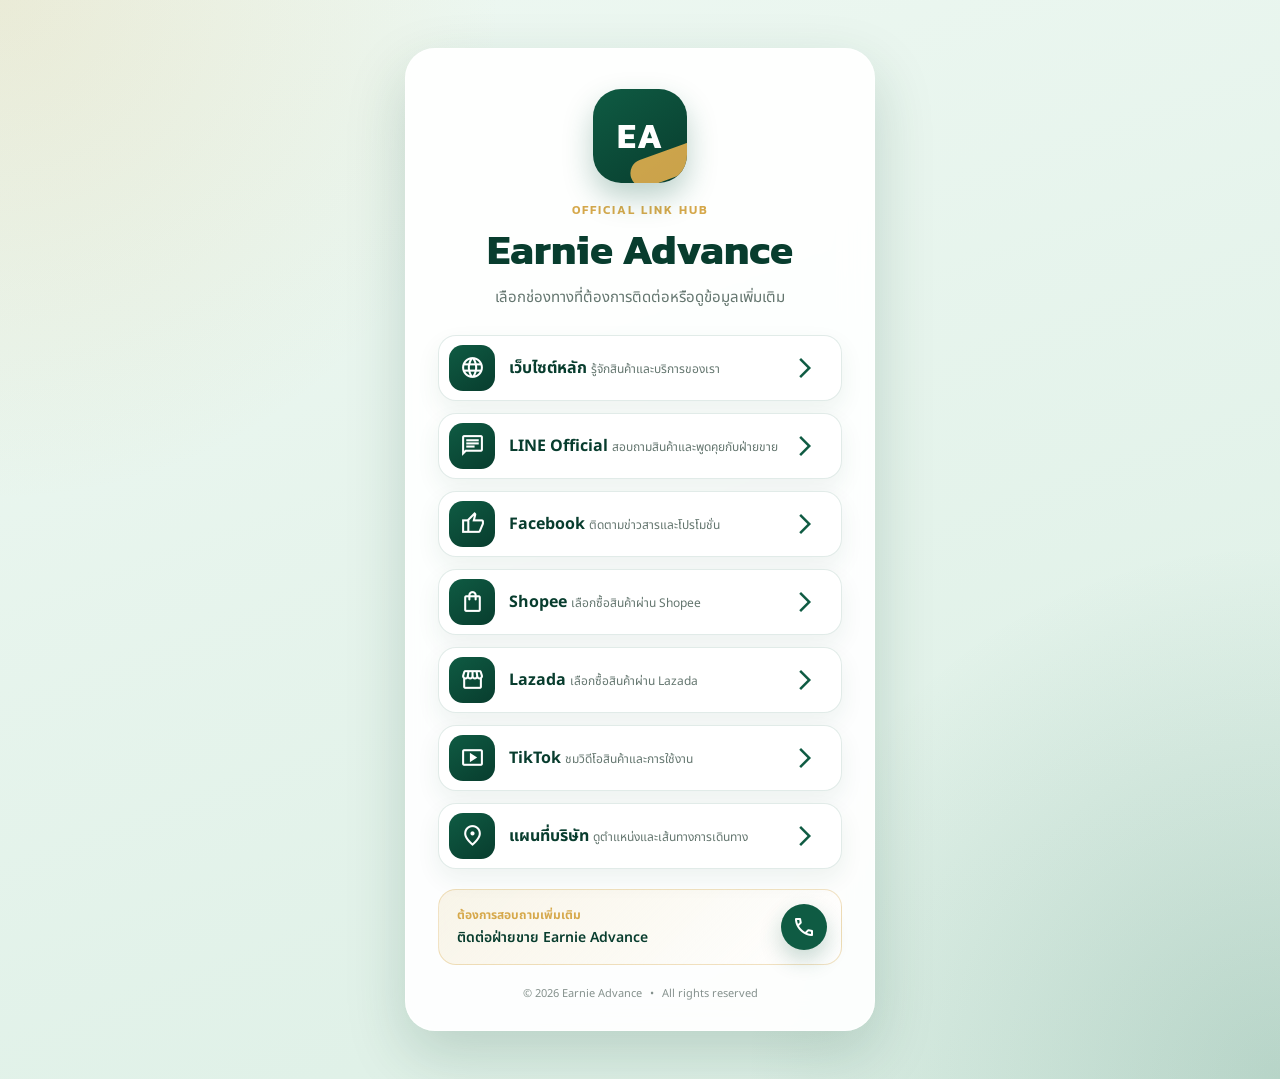
==== index.html @ 13aafa98 "Initial Link Hub" ====
<!doctype html>
<html lang="th">
<head>
  <meta charset="UTF-8" />
  <meta name="viewport" content="width=device-width, initial-scale=1.0" />
  <meta name="theme-color" content="#0f3d2e" />

  <title>Earnie Advance | Link Hub</title>

  <link rel="preconnect" href="https://fonts.googleapis.com" />
  <link rel="preconnect" href="https://fonts.gstatic.com" crossorigin />
  <link
    href="https://fonts.googleapis.com/css2?family=Kanit:wght@300;400;500;600;700&family=Noto+Sans+Thai:wght@400;500;600;700&display=swap"
    rel="stylesheet"
  />

  <link
    href="https://fonts.googleapis.com/css2?family=Material+Symbols+Outlined"
    rel="stylesheet"
  />

  <link rel="stylesheet" href="./style.css" />
</head>

<body>
  <main class="page-shell">
    <section class="profile-card">
      <div class="brand-mark" aria-label="Earnie Advance logo">
        <span>EA</span>
      </div>

      <p class="eyebrow">OFFICIAL LINK HUB</p>
      <h1>Earnie Advance</h1>
      <p class="tagline">
        เลือกช่องทางที่ต้องการติดต่อหรือดูข้อมูลเพิ่มเติม
      </p>

      <div id="linkList" class="link-list" aria-label="ช่องทางติดต่อ"></div>

      <div class="contact-card">
        <div>
          <p class="contact-label">ต้องการสอบถามเพิ่มเติม</p>
          <p class="contact-text">ติดต่อฝ่ายขาย Earnie Advance</p>
        </div>

        <a
          class="contact-button"
          href="tel:0000000000"
          aria-label="โทรติดต่อฝ่ายขาย"
        >
          <span class="material-symbols-outlined">call</span>
        </a>
      </div>

      <footer>
        <span>© <span id="currentYear"></span> Earnie Advance</span>
        <span class="footer-dot">•</span>
        <span>All rights reserved</span>
      </footer>
    </section>
  </main>

  <script src="./script.js"></script>
</body>
</html>
---- style.css ----
/* ======================================================
   Earnie Advance Link Hub
   Mobile-first responsive landing page
====================================================== */

:root {
  --bg-top: #eef8f2;
  --bg-bottom: #dcefe5;
  --card: rgba(255, 255, 255, 0.92);
  --primary: #0f5b43;
  --primary-dark: #083d2e;
  --accent: #d6a94c;
  --text: #183129;
  --muted: #64766f;
  --line: rgba(15, 91, 67, 0.12);
  --shadow: 0 24px 60px rgba(12, 64, 47, 0.18);
}

* {
  box-sizing: border-box;
}

html {
  min-height: 100%;
}

body {
  min-height: 100vh;
  margin: 0;
  color: var(--text);
  font-family: "Noto Sans Thai", "Kanit", sans-serif;
  background:
    radial-gradient(circle at top left, rgba(214, 169, 76, 0.16), transparent 30%),
    radial-gradient(circle at bottom right, rgba(15, 91, 67, 0.18), transparent 32%),
    linear-gradient(160deg, var(--bg-top), var(--bg-bottom));
}

button,
a {
  font: inherit;
}

.page-shell {
  width: 100%;
  min-height: 100vh;
  display: grid;
  place-items: center;
  padding: 28px 16px;
}

.profile-card {
  width: min(100%, 470px);
  padding: 32px 22px 22px;
  text-align: center;
  border: 1px solid rgba(255, 255, 255, 0.7);
  border-radius: 30px;
  background: var(--card);
  box-shadow: var(--shadow);
  backdrop-filter: blur(16px);
}

.brand-mark {
  width: 94px;
  height: 94px;
  margin: 0 auto 18px;
  display: grid;
  place-items: center;
  position: relative;
  overflow: hidden;
  border-radius: 28px;
  color: #fff;
  font-family: "Kanit", sans-serif;
  font-size: 34px;
  font-weight: 700;
  letter-spacing: 1px;
  background: linear-gradient(145deg, var(--primary), var(--primary-dark));
  box-shadow: 0 14px 30px rgba(15, 91, 67, 0.28);
}

.brand-mark::after {
  content: "";
  position: absolute;
  width: 76px;
  height: 28px;
  right: -18px;
  bottom: 4px;
  border-radius: 999px;
  background: rgba(214, 169, 76, 0.95);
  transform: rotate(-20deg);
}

.brand-mark span {
  position: relative;
  z-index: 1;
}

.eyebrow {
  margin: 0 0 8px;
  color: var(--accent);
  font-family: "Kanit", sans-serif;
  font-size: 12px;
  font-weight: 600;
  letter-spacing: 2px;
}

h1 {
  margin: 0;
  color: var(--primary-dark);
  font-family: "Kanit", sans-serif;
  font-size: clamp(30px, 8vw, 42px);
  line-height: 1.1;
}

.tagline {
  max-width: 340px;
  margin: 12px auto 24px;
  color: var(--muted);
  font-size: 15px;
  line-height: 1.7;
}

.link-list {
  display: grid;
  gap: 12px;
}

.link-button {
  width: 100%;
  min-height: 64px;
  display: grid;
  grid-template-columns: 48px 1fr 34px;
  align-items: center;
  gap: 12px;
  padding: 9px 14px 9px 10px;
  color: var(--text);
  text-decoration: none;
  text-align: left;
  border: 1px solid var(--line);
  border-radius: 18px;
  background: #fff;
  box-shadow: 0 10px 24px rgba(30, 78, 61, 0.07);
  transition:
    transform 0.2s ease,
    box-shadow 0.2s ease,
    border-color 0.2s ease;
}

.link-button:hover {
  transform: translateY(-2px);
  border-color: rgba(15, 91, 67, 0.28);
  box-shadow: 0 14px 28px rgba(30, 78, 61, 0.12);
}

.link-button:active {
  transform: scale(0.985);
}

.link-icon {
  width: 46px;
  height: 46px;
  display: grid;
  place-items: center;
  border-radius: 14px;
  color: #fff;
  background: linear-gradient(145deg, var(--primary), var(--primary-dark));
}

.link-icon .material-symbols-outlined {
  font-size: 25px;
}

.link-copy {
  min-width: 0;
}

.link-title {
  margin: 0;
  color: var(--primary-dark);
  font-size: 16px;
  font-weight: 700;
}

.link-subtitle {
  margin: 3px 0 0;
  color: var(--muted);
  font-size: 12px;
}

.link-arrow {
  color: var(--primary);
  font-size: 24px;
}

.contact-card {
  margin-top: 20px;
  padding: 14px 14px 14px 18px;
  display: flex;
  align-items: center;
  justify-content: space-between;
  gap: 14px;
  text-align: left;
  border: 1px solid rgba(214, 169, 76, 0.32);
  border-radius: 18px;
  background: linear-gradient(
    135deg,
    rgba(214, 169, 76, 0.12),
    rgba(255, 255, 255, 0.8)
  );
}

.contact-label,
.contact-text {
  margin: 0;
}

.contact-label {
  color: var(--accent);
  font-size: 12px;
  font-weight: 700;
}

.contact-text {
  margin-top: 3px;
  color: var(--primary-dark);
  font-size: 14px;
  font-weight: 600;
}

.contact-button {
  width: 46px;
  height: 46px;
  flex: 0 0 auto;
  display: grid;
  place-items: center;
  color: #fff;
  text-decoration: none;
  border-radius: 50%;
  background: var(--primary);
  box-shadow: 0 10px 22px rgba(15, 91, 67, 0.24);
}

footer {
  margin-top: 20px;
  color: #85918d;
  font-size: 11px;
}

.footer-dot {
  margin: 0 5px;
}

@media (max-width: 380px) {
  .profile-card {
    padding-right: 16px;
    padding-left: 16px;
    border-radius: 24px;
  }

  .link-button {
    grid-template-columns: 44px 1fr 28px;
  }

  .link-icon {
    width: 42px;
    height: 42px;
  }
}

@media (min-width: 720px) {
  .page-shell {
    padding-top: 48px;
    padding-bottom: 48px;
  }

  .profile-card {
    padding: 40px 32px 28px;
  }
}
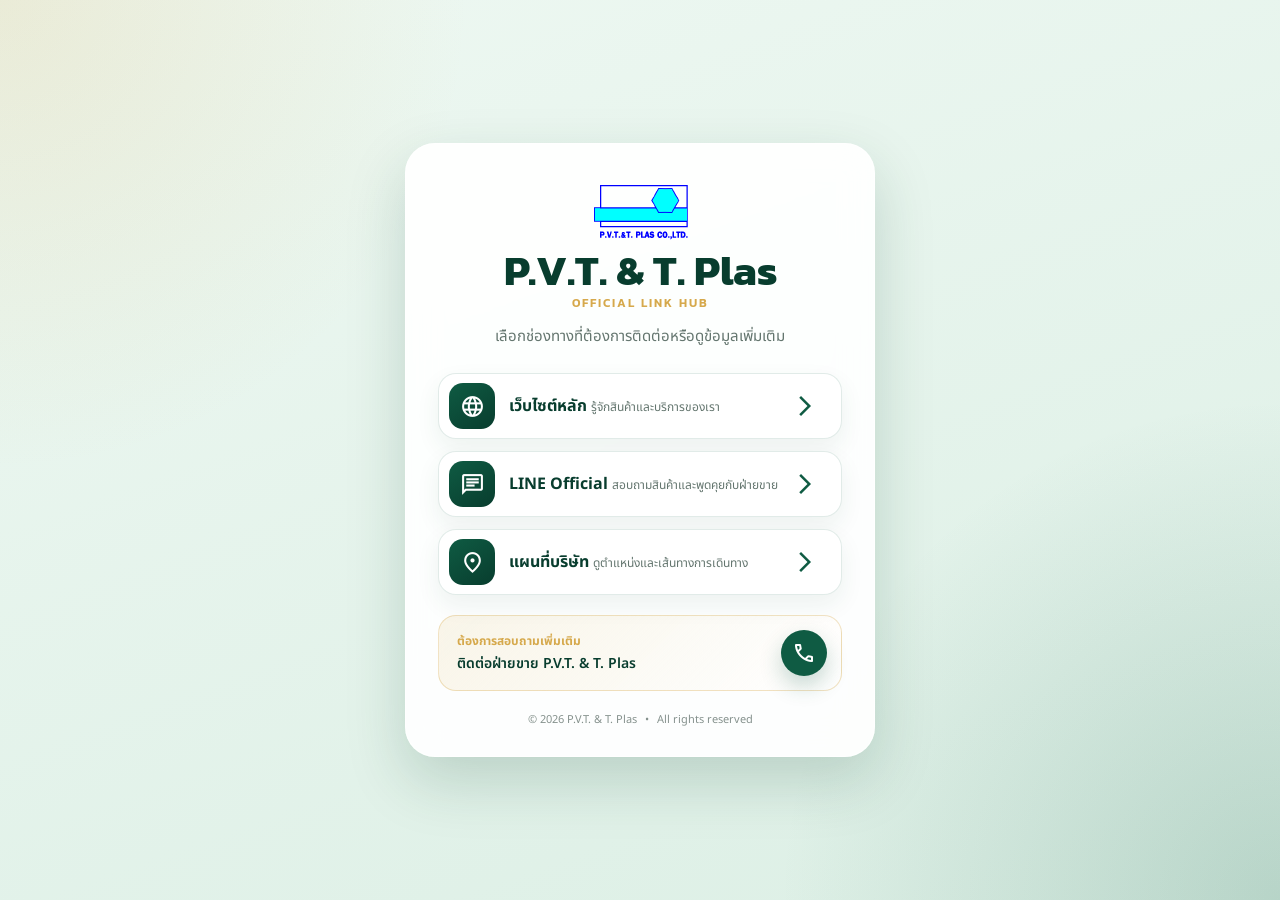
==== commit 2c8c5c2f: "Initial Link REGISTER" ====
--- a/index.html
+++ b/index.html
@@ -5,7 +5,7 @@
   <meta name="viewport" content="width=device-width, initial-scale=1.0" />
   <meta name="theme-color" content="#0f3d2e" />
 
-  <title>Earnie Advance | Link Hub</title>
+  <title>P.V.T. & t. Plas | Link Hub</title>
 
   <link rel="preconnect" href="https://fonts.googleapis.com" />
   <link rel="preconnect" href="https://fonts.gstatic.com" crossorigin />
@@ -25,12 +25,13 @@
 <body>
   <main class="page-shell">
     <section class="profile-card">
-      <div class="brand-mark" aria-label="Earnie Advance logo">
-        <span>EA</span>
-      </div>
+      <div class="brand-mark">
+  <img src="/images/Logo-บริษัท(ใช้งานจริง).png" alt="P.V.T. & T. Plas Logo">
+</div>
 
-      <p class="eyebrow">OFFICIAL LINK HUB</p>
-      <h1>Earnie Advance</h1>
+      
+<h1>P.V.T. & T. Plas</h1>
+<p class="eyebrow">OFFICIAL LINK HUB</p>
       <p class="tagline">
         เลือกช่องทางที่ต้องการติดต่อหรือดูข้อมูลเพิ่มเติม
       </p>
@@ -40,7 +41,7 @@
       <div class="contact-card">
         <div>
           <p class="contact-label">ต้องการสอบถามเพิ่มเติม</p>
-          <p class="contact-text">ติดต่อฝ่ายขาย Earnie Advance</p>
+          <p class="contact-text">ติดต่อฝ่ายขาย P.V.T. & T. Plas</p>
         </div>
 
         <a
@@ -53,7 +54,7 @@
       </div>
 
       <footer>
-        <span>© <span id="currentYear"></span> Earnie Advance</span>
+        <span>© <span id="currentYear"></span> P.V.T. & T. Plas</span>
         <span class="footer-dot">•</span>
         <span>All rights reserved</span>
       </footer>
--- a/style.css
+++ b/style.css
@@ -59,7 +59,7 @@
   backdrop-filter: blur(16px);
 }
 
-.brand-mark {
+/* .brand-mark {
   width: 94px;
   height: 94px;
   margin: 0 auto 18px;
@@ -75,9 +75,9 @@
   letter-spacing: 1px;
   background: linear-gradient(145deg, var(--primary), var(--primary-dark));
   box-shadow: 0 14px 30px rgba(15, 91, 67, 0.28);
-}
-
-.brand-mark::after {
+} */
+
+/* .brand-mark::after {
   content: "";
   position: absolute;
   width: 76px;
@@ -87,7 +87,7 @@
   border-radius: 999px;
   background: rgba(214, 169, 76, 0.95);
   transform: rotate(-20deg);
-}
+} */
 
 .brand-mark span {
   position: relative;
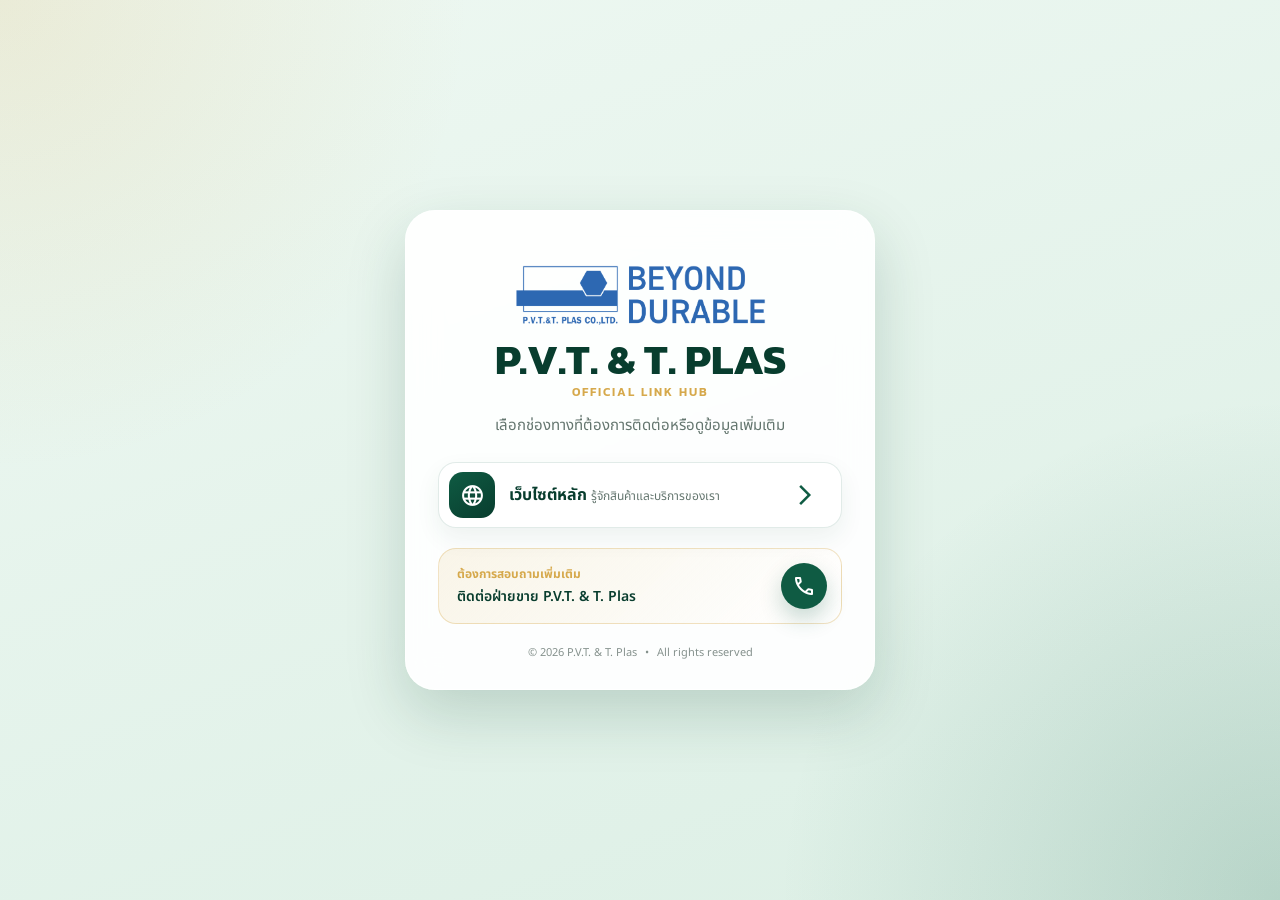
==== commit 457c70ef: "edit layout" ====
--- a/index.html
+++ b/index.html
@@ -26,11 +26,11 @@
   <main class="page-shell">
     <section class="profile-card">
       <div class="brand-mark">
-  <img src="/images/Logo-บริษัท(ใช้งานจริง).png" alt="P.V.T. & T. Plas Logo">
+  <img src="/images/B_Edit09.png" alt="P.V.T. & T. Plas Logo">
 </div>
 
       
-<h1>P.V.T. & T. Plas</h1>
+<h1>P.V.T. & T. PLAS</h1>
 <p class="eyebrow">OFFICIAL LINK HUB</p>
       <p class="tagline">
         เลือกช่องทางที่ต้องการติดต่อหรือดูข้อมูลเพิ่มเติม
--- a/style.css
+++ b/style.css
@@ -59,39 +59,20 @@
   backdrop-filter: blur(16px);
 }
 
-/* .brand-mark {
-  width: 94px;
-  height: 94px;
-  margin: 0 auto 18px;
-  display: grid;
-  place-items: center;
-  position: relative;
-  overflow: hidden;
-  border-radius: 28px;
-  color: #fff;
-  font-family: "Kanit", sans-serif;
-  font-size: 34px;
-  font-weight: 700;
-  letter-spacing: 1px;
-  background: linear-gradient(145deg, var(--primary), var(--primary-dark));
-  box-shadow: 0 14px 30px rgba(15, 91, 67, 0.28);
-} */
-
-/* .brand-mark::after {
-  content: "";
-  position: absolute;
-  width: 76px;
-  height: 28px;
-  right: -18px;
-  bottom: 4px;
-  border-radius: 999px;
-  background: rgba(214, 169, 76, 0.95);
-  transform: rotate(-20deg);
-} */
-
-.brand-mark span {
-  position: relative;
-  z-index: 1;
+.brand-mark {
+  width: 100%;
+  max-width: 260px;
+  height: 86px;
+  margin: 0 auto;
+  display: grid;
+  place-items: center;
+}
+
+.brand-mark img {
+  width: 100%;
+  height: 100%;
+  display: block;
+  object-fit: contain;
 }
 
 .eyebrow {
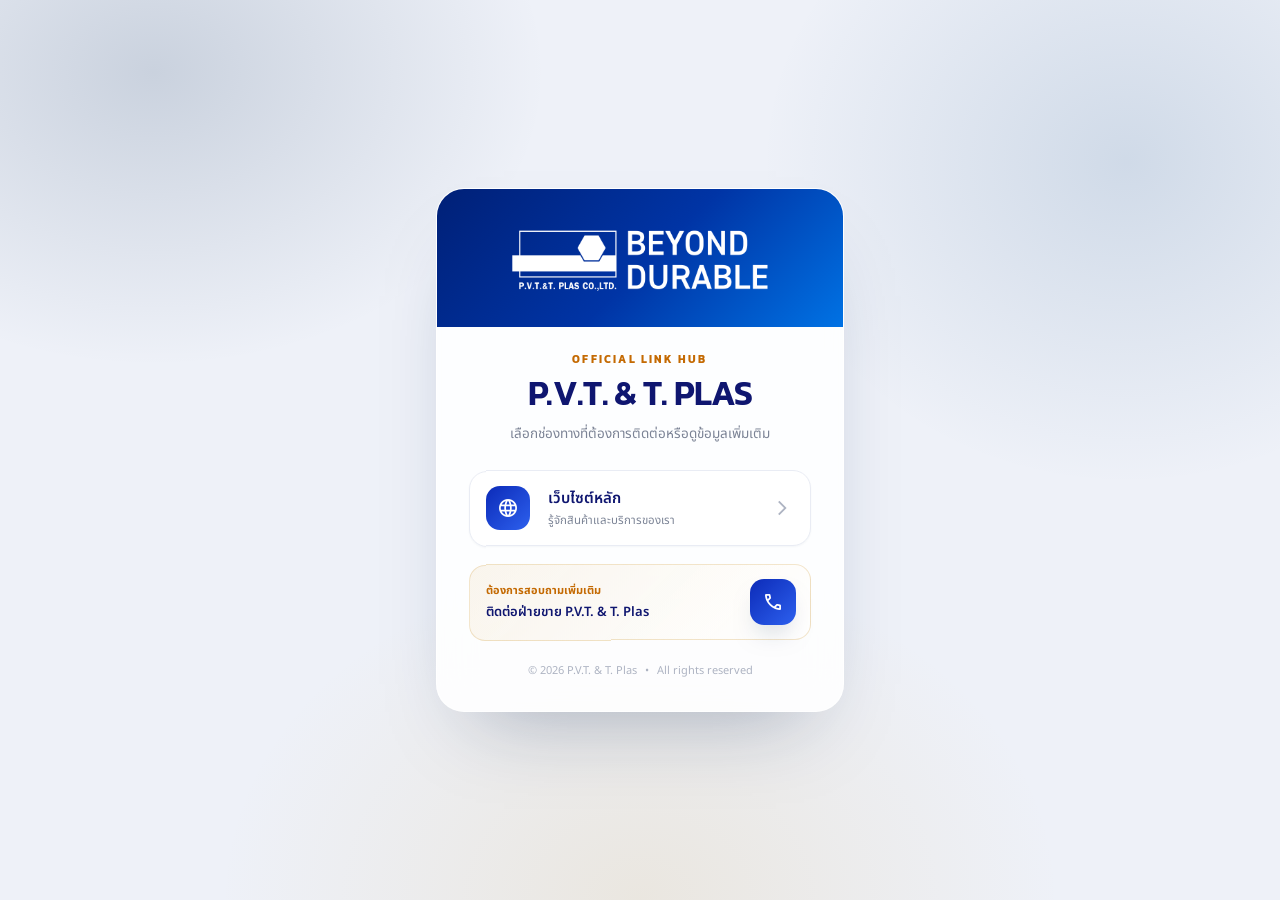
==== commit ce08515c: "edit gep" ====
--- a/index.html
+++ b/index.html
@@ -3,12 +3,13 @@
 <head>
   <meta charset="UTF-8" />
   <meta name="viewport" content="width=device-width, initial-scale=1.0" />
-  <meta name="theme-color" content="#0f3d2e" />
+  <meta name="theme-color" content="#0B1F3A" />
 
-  <title>P.V.T. & t. Plas | Link Hub</title>
+  <title>P.V.T. & T. Plas | Link Hub</title>
 
   <link rel="preconnect" href="https://fonts.googleapis.com" />
   <link rel="preconnect" href="https://fonts.gstatic.com" crossorigin />
+
   <link
     href="https://fonts.googleapis.com/css2?family=Kanit:wght@300;400;500;600;700&family=Noto+Sans+Thai:wght@400;500;600;700&display=swap"
     rel="stylesheet"
@@ -19,48 +20,61 @@
     rel="stylesheet"
   />
 
-  <link rel="stylesheet" href="./style.css" />
+  <link rel="stylesheet" href="./style.css?v=20260731-1" />
 </head>
 
 <body>
   <main class="page-shell">
     <section class="profile-card">
-      <div class="brand-mark">
-  <img src="/images/B_Edit09.png" alt="P.V.T. & T. Plas Logo">
-</div>
 
-      
-<h1>P.V.T. & T. PLAS</h1>
-<p class="eyebrow">OFFICIAL LINK HUB</p>
-      <p class="tagline">
-        เลือกช่องทางที่ต้องการติดต่อหรือดูข้อมูลเพิ่มเติม
-      </p>
+      <div class="brand-header">
+        <div class="brand-mark">
+          <img
+            src="/images/W_Edit10.png"
+            alt="P.V.T. & T. Plas Logo"
+          />
+        </div>
+      </div>
 
-      <div id="linkList" class="link-list" aria-label="ช่องทางติดต่อ"></div>
+      <div class="card-body">
+        <p class="eyebrow">OFFICIAL LINK HUB</p>
 
-      <div class="contact-card">
-        <div>
-          <p class="contact-label">ต้องการสอบถามเพิ่มเติม</p>
-          <p class="contact-text">ติดต่อฝ่ายขาย P.V.T. & T. Plas</p>
+        <h1>P.V.T. & T. PLAS</h1>
+
+        <p class="tagline">
+          เลือกช่องทางที่ต้องการติดต่อหรือดูข้อมูลเพิ่มเติม
+        </p>
+
+        <div
+          id="linkList"
+          class="link-list"
+          aria-label="ช่องทางติดต่อ"
+        ></div>
+
+        <div class="contact-card">
+          <div>
+            <p class="contact-label">ต้องการสอบถามเพิ่มเติม</p>
+            <p class="contact-text">ติดต่อฝ่ายขาย P.V.T. & T. Plas</p>
+          </div>
+
+          <a
+            class="contact-button"
+            href="tel:0000000000"
+            aria-label="โทรติดต่อฝ่ายขาย"
+          >
+            <span class="material-symbols-outlined">call</span>
+          </a>
         </div>
 
-        <a
-          class="contact-button"
-          href="tel:0000000000"
-          aria-label="โทรติดต่อฝ่ายขาย"
-        >
-          <span class="material-symbols-outlined">call</span>
-        </a>
+        <footer>
+          <span>© <span id="currentYear"></span> P.V.T. & T. Plas</span>
+          <span class="footer-dot">•</span>
+          <span>All rights reserved</span>
+        </footer>
       </div>
-
-      <footer>
-        <span>© <span id="currentYear"></span> P.V.T. & T. Plas</span>
-        <span class="footer-dot">•</span>
-        <span>All rights reserved</span>
-      </footer>
     </section>
   </main>
 
-  <script src="./script.js"></script>
+  <script src="./script.js?v=20260731-1"></script>
 </body>
-</html>
+</html>
--- a/style.css
+++ b/style.css
@@ -1,19 +1,28 @@
 /* ======================================================
-   Earnie Advance Link Hub
-   Mobile-first responsive landing page
+   P.V.T. & T. Plas — Link Hub
+   ธีมเดียวกับหน้าลงทะเบียน
+   Navy Premium + Glass Card
 ====================================================== */
 
 :root {
-  --bg-top: #eef8f2;
-  --bg-bottom: #dcefe5;
-  --card: rgba(255, 255, 255, 0.92);
-  --primary: #0f5b43;
-  --primary-dark: #083d2e;
-  --accent: #d6a94c;
-  --text: #183129;
-  --muted: #64766f;
-  --line: rgba(15, 91, 67, 0.12);
-  --shadow: 0 24px 60px rgba(12, 64, 47, 0.18);
+  --navy: #0f1670;
+  --ink: #04113b;
+
+  --accent-1: #0c2bb8;
+  --accent-2: #2d60ee;
+  --accent-grad: linear-gradient(135deg, var(--accent-1), var(--accent-2));
+
+  --gold: #c46a03;
+
+  --text: #232A3B;
+  --muted: #7C8496;
+  --muted-soft: #ADB3C2;
+
+  --line: #E9ECF4;
+  --field-tint: #F3F5FB;
+  --card-bg: rgba(255, 255, 255, 0.88);
+
+  --card-pad-x: 26px;
 }
 
 * {
@@ -29,10 +38,8 @@
   margin: 0;
   color: var(--text);
   font-family: "Noto Sans Thai", "Kanit", sans-serif;
-  background:
-    radial-gradient(circle at top left, rgba(214, 169, 76, 0.16), transparent 30%),
-    radial-gradient(circle at bottom right, rgba(15, 91, 67, 0.18), transparent 32%),
-    linear-gradient(160deg, var(--bg-top), var(--bg-bottom));
+  background: #EEF1F8;
+  -webkit-font-smoothing: antialiased;
 }
 
 button,
@@ -45,18 +52,55 @@
   min-height: 100vh;
   display: grid;
   place-items: center;
-  padding: 28px 16px;
+  padding: 30px 16px;
+  position: relative;
+  overflow: hidden;
+  background:
+    radial-gradient(
+      560px 420px at 12% 8%,
+      rgba(13, 47, 87, 0.16),
+      transparent 70%
+    ),
+    radial-gradient(
+      520px 460px at 88% 18%,
+      rgba(23, 79, 134, 0.14),
+      transparent 70%
+    ),
+    radial-gradient(
+      600px 480px at 50% 100%,
+      rgba(211, 166, 76, 0.14),
+      transparent 70%
+    );
 }
 
 .profile-card {
-  width: min(100%, 470px);
-  padding: 32px 22px 22px;
+  width: min(100%, 408px);
+  position: relative;
+  overflow: hidden;
   text-align: center;
-  border: 1px solid rgba(255, 255, 255, 0.7);
-  border-radius: 30px;
-  background: var(--card);
-  box-shadow: var(--shadow);
-  backdrop-filter: blur(16px);
+  border: 1px solid rgba(255, 255, 255, 0.62);
+  border-radius: 28px;
+  background: var(--card-bg);
+  backdrop-filter: blur(18px);
+  -webkit-backdrop-filter: blur(18px);
+  box-shadow:
+    0 40px 80px -40px rgba(20, 43, 82, 0.35),
+    0 1px 0 rgba(255, 255, 255, 0.8) inset;
+}
+
+.brand-header {
+  width: 100%;
+  min-height: 130px;
+  padding: 28px 20px 24px;
+  display: grid;
+  place-items: center;
+  background:
+    linear-gradient(
+      135deg,
+      #002077 0%,
+      #0034a5 52%,
+      #0072e4 100%
+    );
 }
 
 .brand-mark {
@@ -75,28 +119,34 @@
   object-fit: contain;
 }
 
+.card-body {
+  padding: 24px var(--card-pad-x) 28px;
+}
+
 .eyebrow {
-  margin: 0 0 8px;
-  color: var(--accent);
+  margin: 0 0 7px;
+  color: var(--gold);
   font-family: "Kanit", sans-serif;
-  font-size: 12px;
+  font-size: 11px;
+  font-weight: 700;
+  letter-spacing: 2.2px;
+}
+
+h1 {
+  margin: 0;
+  color: var(--navy);
+  font-family: "Kanit", sans-serif;
+  font-size: clamp(27px, 7vw, 34px);
   font-weight: 600;
-  letter-spacing: 2px;
-}
-
-h1 {
-  margin: 0;
-  color: var(--primary-dark);
-  font-family: "Kanit", sans-serif;
-  font-size: clamp(30px, 8vw, 42px);
-  line-height: 1.1;
+  line-height: 1.15;
+  letter-spacing: -0.02em;
 }
 
 .tagline {
-  max-width: 340px;
-  margin: 12px auto 24px;
+  max-width: 330px;
+  margin: 10px auto 24px;
   color: var(--muted);
-  font-size: 15px;
+  font-size: 13.5px;
   line-height: 1.7;
 }
 
@@ -107,86 +157,91 @@
 
 .link-button {
   width: 100%;
-  min-height: 64px;
-  display: grid;
-  grid-template-columns: 48px 1fr 34px;
+  min-height: 76px;
+  display: grid;
+  grid-template-columns: 48px 1fr 20px;
   align-items: center;
-  gap: 12px;
-  padding: 9px 14px 9px 10px;
+  gap: 14px;
+  padding: 13px 16px;
   color: var(--text);
   text-decoration: none;
   text-align: left;
   border: 1px solid var(--line);
   border-radius: 18px;
   background: #fff;
-  box-shadow: 0 10px 24px rgba(30, 78, 61, 0.07);
+  cursor: pointer;
+  box-shadow: 0 1px 2px rgba(20, 43, 82, 0.04);
   transition:
-    transform 0.2s ease,
-    box-shadow 0.2s ease,
-    border-color 0.2s ease;
+    transform 0.15s ease,
+    box-shadow 0.15s ease,
+    border-color 0.15s ease;
 }
 
 .link-button:hover {
   transform: translateY(-2px);
-  border-color: rgba(15, 91, 67, 0.28);
-  box-shadow: 0 14px 28px rgba(30, 78, 61, 0.12);
+  border-color: rgba(13, 47, 87, 0.25);
+  box-shadow: 0 14px 30px -18px rgba(20, 43, 82, 0.25);
 }
 
 .link-button:active {
-  transform: scale(0.985);
+  transform: translateY(0);
 }
 
 .link-icon {
-  width: 46px;
-  height: 46px;
-  display: grid;
-  place-items: center;
+  width: 44px;
+  height: 44px;
+  display: grid;
+  place-items: center;
+  color: #fff;
   border-radius: 14px;
-  color: #fff;
-  background: linear-gradient(145deg, var(--primary), var(--primary-dark));
+  background: var(--accent-grad);
 }
 
 .link-icon .material-symbols-outlined {
-  font-size: 25px;
+  font-size: 22px;
 }
 
 .link-copy {
   min-width: 0;
+  display: grid;
+  gap: 3px;
 }
 
 .link-title {
   margin: 0;
-  color: var(--primary-dark);
-  font-size: 16px;
-  font-weight: 700;
+  color: var(--navy);
+  font-size: 15px;
+  font-weight: 600;
 }
 
 .link-subtitle {
-  margin: 3px 0 0;
+  margin: 0;
   color: var(--muted);
-  font-size: 12px;
+  font-size: 11.5px;
+  line-height: 1.45;
 }
 
 .link-arrow {
-  color: var(--primary);
-  font-size: 24px;
+  color: var(--muted-soft);
+  font-size: 18px;
 }
 
 .contact-card {
-  margin-top: 20px;
-  padding: 14px 14px 14px 18px;
+  margin-top: 18px;
+  padding: 14px 14px 14px 16px;
   display: flex;
   align-items: center;
   justify-content: space-between;
   gap: 14px;
   text-align: left;
-  border: 1px solid rgba(214, 169, 76, 0.32);
-  border-radius: 18px;
-  background: linear-gradient(
-    135deg,
-    rgba(214, 169, 76, 0.12),
-    rgba(255, 255, 255, 0.8)
-  );
+  border: 1px solid rgba(211, 166, 76, 0.28);
+  border-radius: 16px;
+  background:
+    linear-gradient(
+      135deg,
+      rgba(211, 166, 76, 0.10),
+      rgba(255, 255, 255, 0.92)
+    );
 }
 
 .contact-label,
@@ -195,15 +250,15 @@
 }
 
 .contact-label {
-  color: var(--accent);
-  font-size: 12px;
+  color: var(--gold);
+  font-size: 11px;
   font-weight: 700;
 }
 
 .contact-text {
   margin-top: 3px;
-  color: var(--primary-dark);
-  font-size: 14px;
+  color: var(--navy);
+  font-size: 13px;
   font-weight: 600;
 }
 
@@ -215,14 +270,26 @@
   place-items: center;
   color: #fff;
   text-decoration: none;
-  border-radius: 50%;
-  background: var(--primary);
-  box-shadow: 0 10px 22px rgba(15, 91, 67, 0.24);
+  border-radius: 14px;
+  background: var(--accent-grad);
+  box-shadow: 0 14px 28px -14px rgba(13, 47, 87, 0.5);
+  transition:
+    transform 0.15s ease,
+    box-shadow 0.15s ease;
+}
+
+.contact-button:hover {
+  transform: translateY(-1px);
+  box-shadow: 0 18px 30px -14px rgba(13, 47, 87, 0.56);
+}
+
+.contact-button .material-symbols-outlined {
+  font-size: 22px;
 }
 
 footer {
-  margin-top: 20px;
-  color: #85918d;
+  margin-top: 22px;
+  color: var(--muted-soft);
   font-size: 11px;
 }
 
@@ -232,13 +299,28 @@
 
 @media (max-width: 380px) {
   .profile-card {
-    padding-right: 16px;
-    padding-left: 16px;
-    border-radius: 24px;
+    border-radius: 22px;
+  }
+
+  .card-body {
+    --card-pad-x: 18px;
+    padding-bottom: 22px;
+  }
+
+  .brand-header {
+    min-height: 120px;
+    padding: 24px 18px 20px;
+  }
+
+  .brand-mark {
+    height: 78px;
   }
 
   .link-button {
-    grid-template-columns: 44px 1fr 28px;
+    grid-template-columns: 44px 1fr 18px;
+    gap: 12px;
+    padding-right: 14px;
+    padding-left: 12px; 
   }
 
   .link-icon {
@@ -249,11 +331,12 @@
 
 @media (min-width: 720px) {
   .page-shell {
-    padding-top: 48px;
-    padding-bottom: 48px;
-  }
-
-  .profile-card {
-    padding: 40px 32px 28px;
-  }
-}
+    padding-top: 56px;
+    padding-bottom: 56px;
+  }
+
+  .card-body {
+    --card-pad-x: 32px;
+    padding-bottom: 32px;
+  }
+}
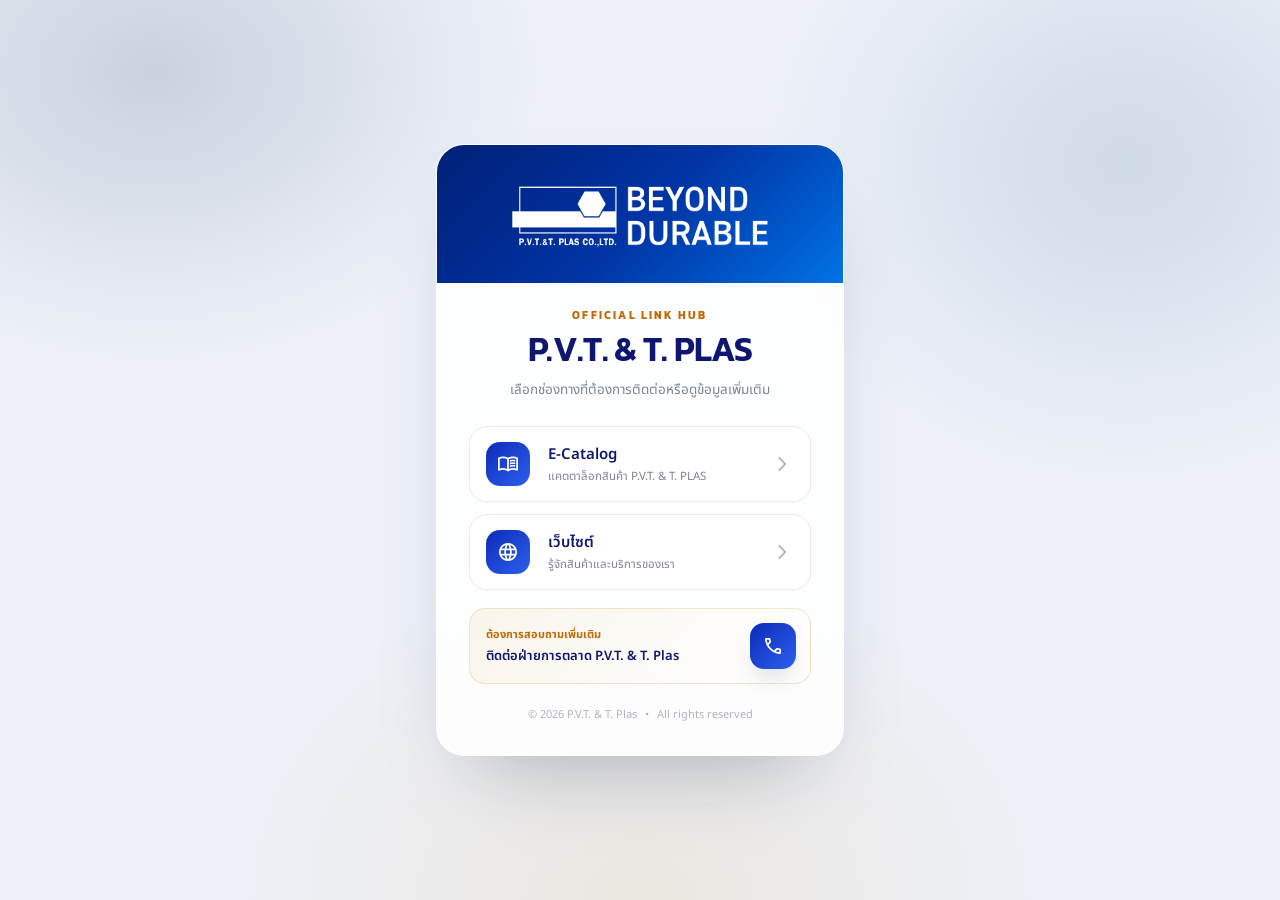
==== commit 46bd93e2: "edit cattalog" ====
--- a/index.html
+++ b/index.html
@@ -54,13 +54,13 @@
         <div class="contact-card">
           <div>
             <p class="contact-label">ต้องการสอบถามเพิ่มเติม</p>
-            <p class="contact-text">ติดต่อฝ่ายขาย P.V.T. & T. Plas</p>
+            <p class="contact-text">ติดต่อฝ่ายการตลาด P.V.T. & T. Plas</p>
           </div>
 
           <a
             class="contact-button"
-            href="tel:0000000000"
-            aria-label="โทรติดต่อฝ่ายขาย"
+            href="tel:099-614-5651"
+            aria-label="โทรติดต่อฝ่ายการตลาด P.V.T. & T. Plas"
           >
             <span class="material-symbols-outlined">call</span>
           </a>
--- a/style.css
+++ b/style.css
@@ -1,4 +1,5 @@
 /* ======================================================
+   style.css
    P.V.T. & T. Plas — Link Hub
    ธีมเดียวกับหน้าลงทะเบียน
    Navy Premium + Glass Card
